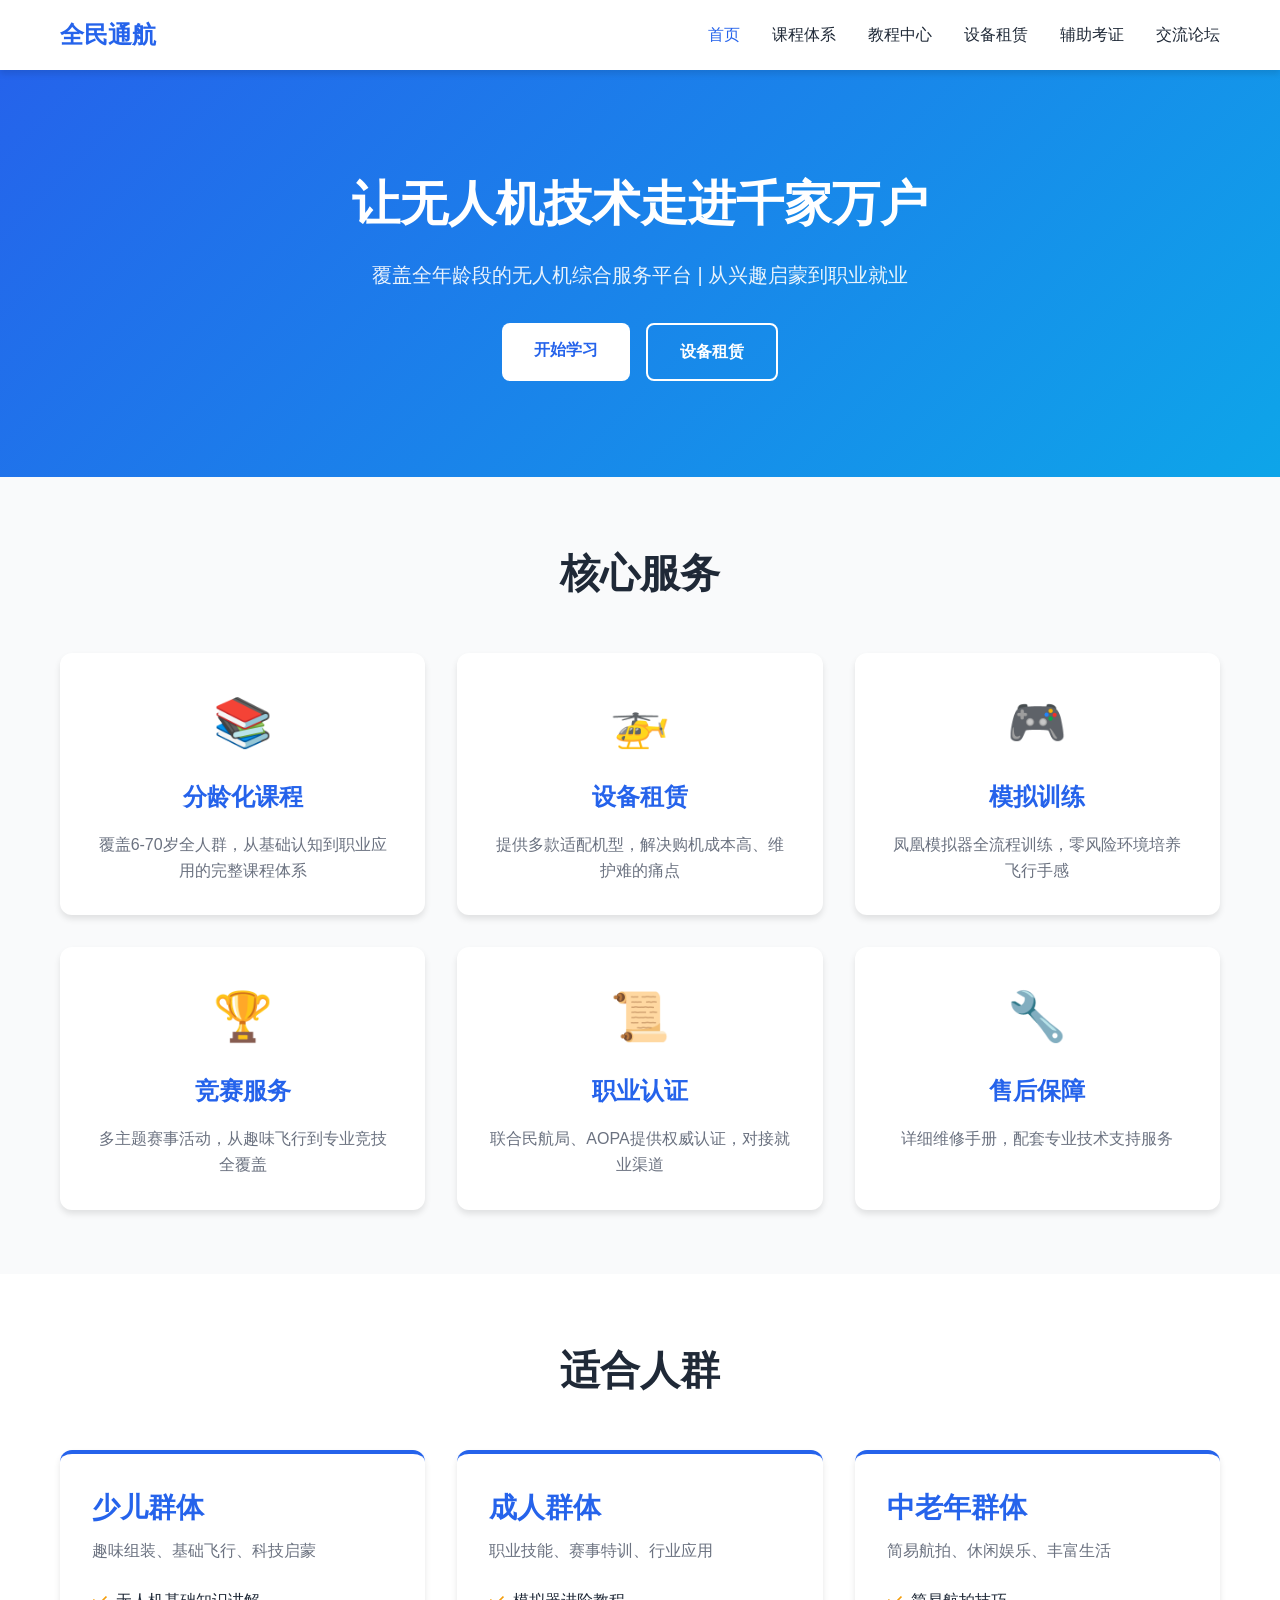
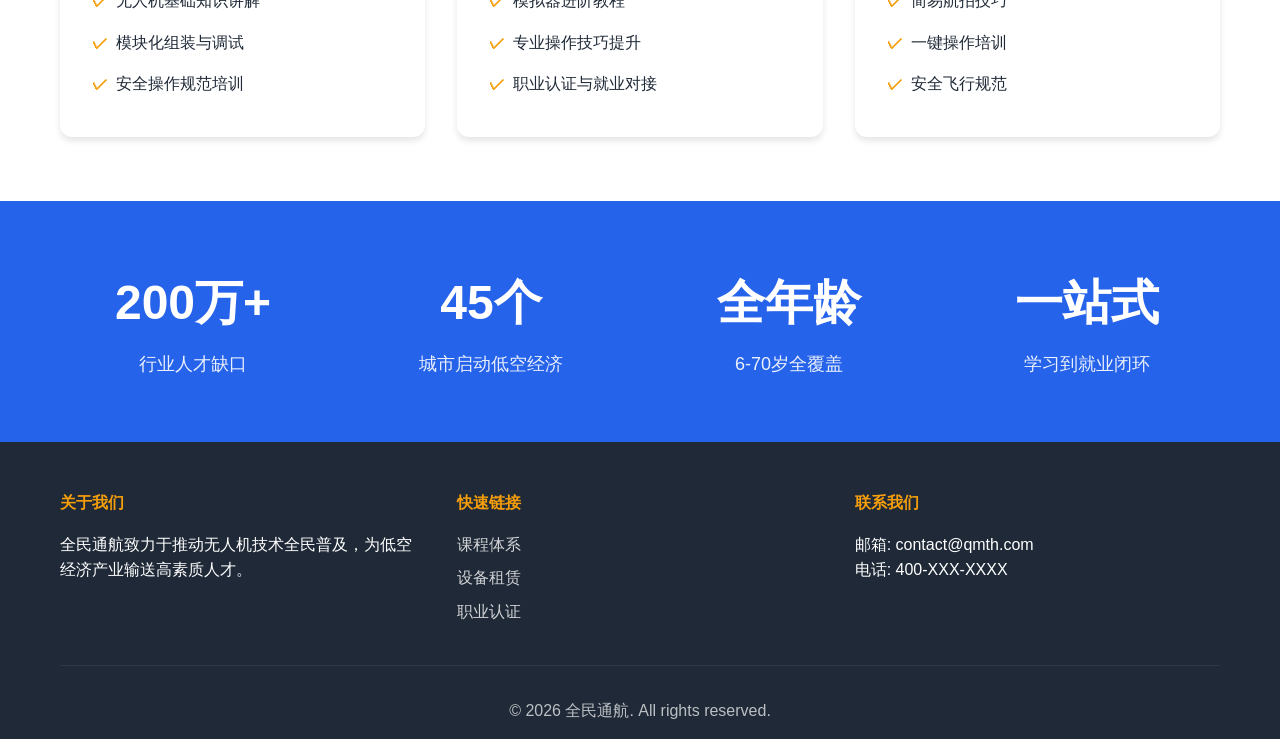
==== index.html @ 29d84673 "Add files via upload" ====
<!DOCTYPE html>
<html lang="zh-CN">
<head>
    <meta charset="UTF-8">
    <meta name="viewport" content="width=device-width, initial-scale=1.0">
    <title>全民通航 - 标准化无人机服务与低空人才培育平台</title>
    <link rel="stylesheet" href="styles.css">
</head>
<body>
    <nav class="navbar">
        <div class="container">
            <div class="logo">全民通航</div>
            <ul class="nav-menu">
                <li><a href="index.html" class="active">首页</a></li>
                <li><a href="courses.html">课程体系</a></li>
                <li><a href="tutorials.html">教程中心</a></li>
                <li><a href="rental.html">设备租赁</a></li>
                <li><a href="certification.html">辅助考证</a></li>
                <li><a href="forum.html">交流论坛</a></li>
            </ul>
        </div>
    </nav>

    <section class="hero">
        <div class="hero-content">
            <h1>让无人机技术走进千家万户</h1>
            <p>覆盖全年龄段的无人机综合服务平台 | 从兴趣启蒙到职业就业</p>
            <div class="hero-buttons">
                <a href="courses.html" class="btn btn-primary">开始学习</a>
                <a href="rental.html" class="btn btn-secondary">设备租赁</a>
            </div>
        </div>
    </section>

    <section class="features">
        <div class="container">
            <h2 class="section-title">核心服务</h2>
            <div class="feature-grid">
                <div class="feature-card">
                    <div class="feature-icon">📚</div>
                    <h3>分龄化课程</h3>
                    <p>覆盖6-70岁全人群，从基础认知到职业应用的完整课程体系</p>
                </div>
                <div class="feature-card">
                    <div class="feature-icon">🚁</div>
                    <h3>设备租赁</h3>
                    <p>提供多款适配机型，解决购机成本高、维护难的痛点</p>
                </div>
                <div class="feature-card">
                    <div class="feature-icon">🎮</div>
                    <h3>模拟训练</h3>
                    <p>凤凰模拟器全流程训练，零风险环境培养飞行手感</p>
                </div>
                <div class="feature-card">
                    <div class="feature-icon">🏆</div>
                    <h3>竞赛服务</h3>
                    <p>多主题赛事活动，从趣味飞行到专业竞技全覆盖</p>
                </div>
                <div class="feature-card">
                    <div class="feature-icon">📜</div>
                    <h3>职业认证</h3>
                    <p>联合民航局、AOPA提供权威认证，对接就业渠道</p>
                </div>
                <div class="feature-card">
                    <div class="feature-icon">🔧</div>
                    <h3>售后保障</h3>
                    <p>详细维修手册，配套专业技术支持服务</p>
                </div>
            </div>
        </div>
    </section>

    <section class="target-groups">
        <div class="container">
            <h2 class="section-title">适合人群</h2>
            <div class="groups-grid">
                <div class="group-card">
                    <h3>少儿群体</h3>
                    <p>趣味组装、基础飞行、科技启蒙</p>
                    <ul>
                        <li>无人机基础知识讲解</li>
                        <li>模块化组装与调试</li>
                        <li>安全操作规范培训</li>
                    </ul>
                </div>
                <div class="group-card">
                    <h3>成人群体</h3>
                    <p>职业技能、赛事特训、行业应用</p>
                    <ul>
                        <li>模拟器进阶教程</li>
                        <li>专业操作技巧提升</li>
                        <li>职业认证与就业对接</li>
                    </ul>
                </div>
                <div class="group-card">
                    <h3>中老年群体</h3>
                    <p>简易航拍、休闲娱乐、丰富生活</p>
                    <ul>
                        <li>简易航拍技巧</li>
                        <li>一键操作培训</li>
                        <li>安全飞行规范</li>
                    </ul>
                </div>
            </div>
        </div>
    </section>

    <section class="stats">
        <div class="container">
            <div class="stats-grid">
                <div class="stat-item">
                    <div class="stat-number">200万+</div>
                    <div class="stat-label">行业人才缺口</div>
                </div>
                <div class="stat-item">
                    <div class="stat-number">45个</div>
                    <div class="stat-label">城市启动低空经济</div>
                </div>
                <div class="stat-item">
                    <div class="stat-number">全年龄</div>
                    <div class="stat-label">6-70岁全覆盖</div>
                </div>
                <div class="stat-item">
                    <div class="stat-number">一站式</div>
                    <div class="stat-label">学习到就业闭环</div>
                </div>
            </div>
        </div>
    </section>

    <footer class="footer">
        <div class="container">
            <div class="footer-content">
                <div class="footer-section">
                    <h4>关于我们</h4>
                    <p>全民通航致力于推动无人机技术全民普及，为低空经济产业输送高素质人才。</p>
                </div>
                <div class="footer-section">
                    <h4>快速链接</h4>
                    <ul>
                        <li><a href="courses.html">课程体系</a></li>
                        <li><a href="rental.html">设备租赁</a></li>
                        <li><a href="certification.html">职业认证</a></li>
                    </ul>
                </div>
                <div class="footer-section">
                    <h4>联系我们</h4>
                    <p>邮箱: contact@qmth.com</p>
                    <p>电话: 400-XXX-XXXX</p>
                </div>
            </div>
            <div class="footer-bottom">
                <p>&copy; 2026 全民通航. All rights reserved.</p>
            </div>
        </div>
    </footer>
</body>
</html>
---- styles.css ----
* {
    margin: 0;
    padding: 0;
    box-sizing: border-box;
}

:root {
    --primary-color: #2563eb;
    --secondary-color: #0ea5e9;
    --accent-color: #f59e0b;
    --text-dark: #1f2937;
    --text-light: #6b7280;
    --bg-light: #f9fafb;
    --white: #ffffff;
    --shadow: 0 4px 6px rgba(0, 0, 0, 0.1);
    --shadow-lg: 0 10px 25px rgba(0, 0, 0, 0.15);
}

body {
    font-family: -apple-system, BlinkMacSystemFont, 'Segoe UI', 'PingFang SC', 'Hiragino Sans GB', 'Microsoft YaHei', sans-serif;
    line-height: 1.6;
    color: var(--text-dark);
}

.container {
    max-width: 1200px;
    margin: 0 auto;
    padding: 0 20px;
}

/* Navigation */
.navbar {
    background: var(--white);
    box-shadow: var(--shadow);
    position: sticky;
    top: 0;
    z-index: 1000;
}

.navbar .container {
    display: flex;
    justify-content: space-between;
    align-items: center;
    padding: 1rem 20px;
}

.logo {
    font-size: 1.5rem;
    font-weight: bold;
    color: var(--primary-color);
}

.nav-menu {
    display: flex;
    list-style: none;
    gap: 2rem;
}

.nav-menu a {
    text-decoration: none;
    color: var(--text-dark);
    font-weight: 500;
    transition: color 0.3s;
}

.nav-menu a:hover,
.nav-menu a.active {
    color: var(--primary-color);
}

/* Hero Section */
.hero {
    background: linear-gradient(135deg, var(--primary-color) 0%, var(--secondary-color) 100%);
    color: var(--white);
    padding: 6rem 0;
    text-align: center;
}

.hero-content h1 {
    font-size: 3rem;
    margin-bottom: 1rem;
}

.hero-content p {
    font-size: 1.25rem;
    margin-bottom: 2rem;
    opacity: 0.9;
}

.hero-buttons {
    display: flex;
    gap: 1rem;
    justify-content: center;
}

.btn {
    padding: 0.875rem 2rem;
    border-radius: 8px;
    text-decoration: none;
    font-weight: 600;
    transition: all 0.3s;
    display: inline-block;
}

.btn-primary {
    background: var(--white);
    color: var(--primary-color);
}

.btn-primary:hover {
    transform: translateY(-2px);
    box-shadow: var(--shadow-lg);
}

.btn-secondary {
    background: transparent;
    color: var(--white);
    border: 2px solid var(--white);
}

.btn-secondary:hover {
    background: var(--white);
    color: var(--primary-color);
}

/* Section Styles */
section {
    padding: 4rem 0;
}

.section-title {
    text-align: center;
    font-size: 2.5rem;
    margin-bottom: 3rem;
    color: var(--text-dark);
}

/* Features */
.features {
    background: var(--bg-light);
}

.feature-grid {
    display: grid;
    grid-template-columns: repeat(auto-fit, minmax(300px, 1fr));
    gap: 2rem;
}

.feature-card {
    background: var(--white);
    padding: 2rem;
    border-radius: 12px;
    box-shadow: var(--shadow);
    text-align: center;
    transition: transform 0.3s;
}

.feature-card:hover {
    transform: translateY(-5px);
    box-shadow: var(--shadow-lg);
}

.feature-icon {
    font-size: 3rem;
    margin-bottom: 1rem;
}

.feature-card h3 {
    font-size: 1.5rem;
    margin-bottom: 1rem;
    color: var(--primary-color);
}

.feature-card p {
    color: var(--text-light);
}

/* Target Groups */
.groups-grid {
    display: grid;
    grid-template-columns: repeat(auto-fit, minmax(300px, 1fr));
    gap: 2rem;
}

.group-card {
    background: var(--white);
    padding: 2rem;
    border-radius: 12px;
    box-shadow: var(--shadow);
    border-top: 4px solid var(--primary-color);
}

.group-card h3 {
    font-size: 1.75rem;
    margin-bottom: 0.5rem;
    color: var(--primary-color);
}

.group-card p {
    color: var(--text-light);
    margin-bottom: 1rem;
}

.group-card ul {
    list-style: none;
    padding-left: 0;
}

.group-card ul li {
    padding: 0.5rem 0;
    color: var(--text-dark);
    position: relative;
    padding-left: 1.5rem;
}

.group-card ul li:before {
    content: "✓";
    position: absolute;
    left: 0;
    color: var(--accent-color);
    font-weight: bold;
}

/* Stats */
.stats {
    background: var(--primary-color);
    color: var(--white);
}

.stats-grid {
    display: grid;
    grid-template-columns: repeat(auto-fit, minmax(200px, 1fr));
    gap: 2rem;
    text-align: center;
}

.stat-number {
    font-size: 3rem;
    font-weight: bold;
    margin-bottom: 0.5rem;
}

.stat-label {
    font-size: 1.125rem;
    opacity: 0.9;
}

/* Footer */
.footer {
    background: var(--text-dark);
    color: var(--white);
    padding: 3rem 0 1rem;
}

.footer-content {
    display: grid;
    grid-template-columns: repeat(auto-fit, minmax(250px, 1fr));
    gap: 2rem;
    margin-bottom: 2rem;
}

.footer-section h4 {
    margin-bottom: 1rem;
    color: var(--accent-color);
}

.footer-section ul {
    list-style: none;
}

.footer-section ul li {
    margin-bottom: 0.5rem;
}

.footer-section a {
    color: var(--white);
    text-decoration: none;
    opacity: 0.8;
    transition: opacity 0.3s;
}

.footer-section a:hover {
    opacity: 1;
}

.footer-bottom {
    text-align: center;
    padding-top: 2rem;
    border-top: 1px solid rgba(255, 255, 255, 0.1);
    opacity: 0.7;
}

/* Responsive */
@media (max-width: 768px) {
    .nav-menu {
        gap: 1rem;
        font-size: 0.9rem;
    }
    
    .hero-content h1 {
        font-size: 2rem;
    }
    
    .hero-content p {
        font-size: 1rem;
    }
    
    .section-title {
        font-size: 2rem;
    }
}
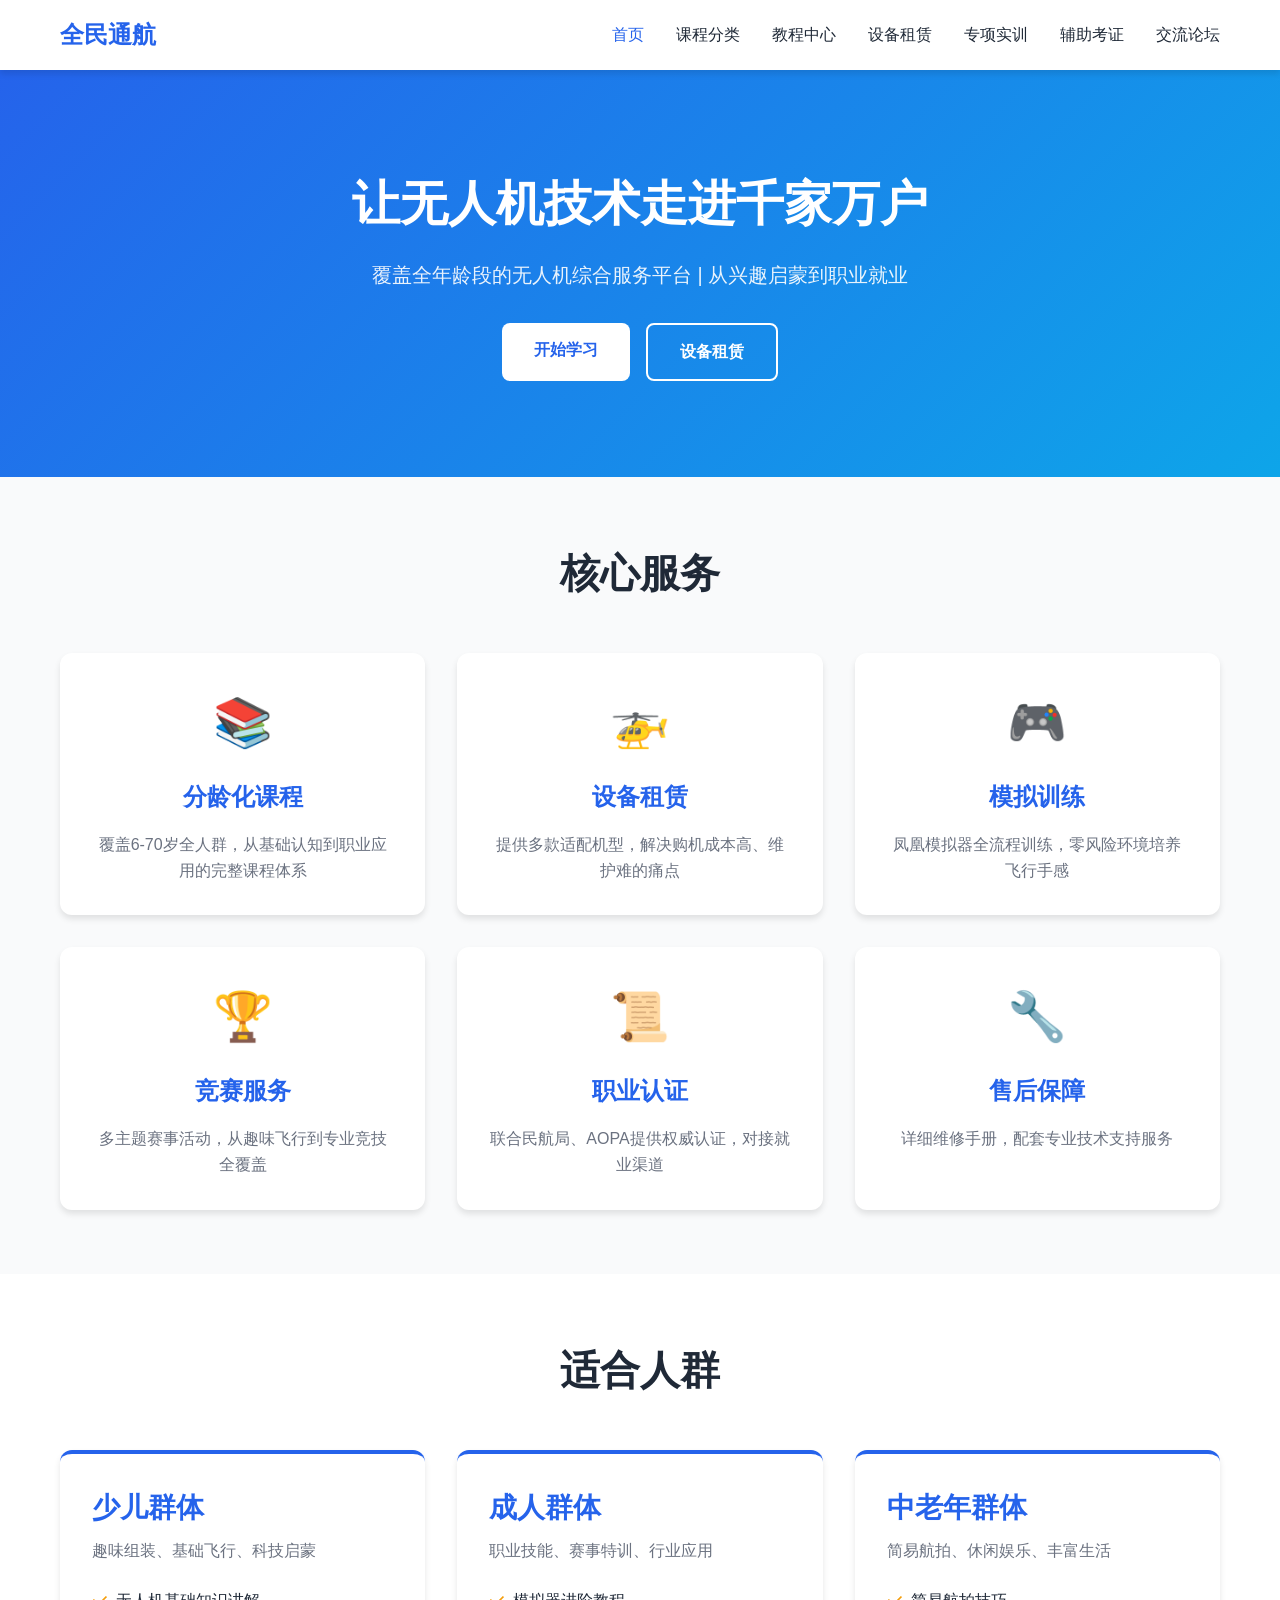
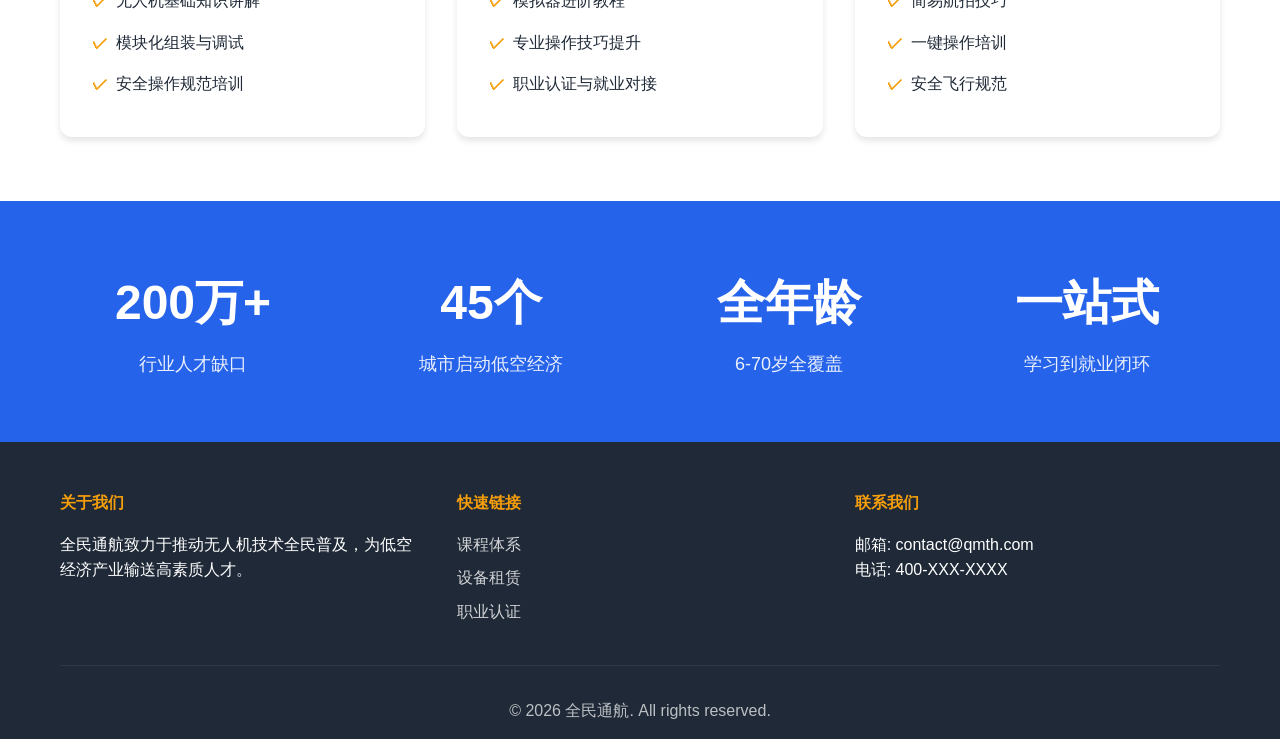
==== commit 5e2a7bd8: "Add files via upload" ====
--- a/index.html
+++ b/index.html
@@ -12,9 +12,10 @@
             <div class="logo">全民通航</div>
             <ul class="nav-menu">
                 <li><a href="index.html" class="active">首页</a></li>
-                <li><a href="courses.html">课程体系</a></li>
+                <li><a href="courses.html">课程分类</a></li>
                 <li><a href="tutorials.html">教程中心</a></li>
                 <li><a href="rental.html">设备租赁</a></li>
+                <li><a href="training.html">专项实训</a></li>
                 <li><a href="certification.html">辅助考证</a></li>
                 <li><a href="forum.html">交流论坛</a></li>
             </ul>
--- a/styles.css
+++ b/styles.css
@@ -245,6 +245,38 @@
     opacity: 0.9;
 }
 
+/* CTA Section */
+.cta-section {
+    background: linear-gradient(135deg, var(--primary-color) 0%, var(--secondary-color) 100%);
+    color: var(--white);
+    text-align: center;
+    padding: 5rem 0;
+}
+
+.cta-section h2 {
+    font-size: 2.5rem;
+    margin-bottom: 1rem;
+    color: var(--white);
+}
+
+.cta-section p {
+    font-size: 1.25rem;
+    margin-bottom: 2rem;
+    opacity: 0.95;
+}
+
+.cta-buttons {
+    display: flex;
+    gap: 1.5rem;
+    justify-content: center;
+    flex-wrap: wrap;
+}
+
+.cta-section .btn {
+    padding: 1rem 2.5rem;
+    font-size: 1.125rem;
+}
+
 /* Footer */
 .footer {
     background: var(--text-dark);
@@ -308,4 +340,22 @@
     .section-title {
         font-size: 2rem;
     }
-}
+    
+    .cta-section h2 {
+        font-size: 1.75rem;
+    }
+    
+    .cta-section p {
+        font-size: 1rem;
+    }
+    
+    .cta-buttons {
+        flex-direction: column;
+        align-items: center;
+    }
+    
+    .cta-section .btn {
+        width: 100%;
+        max-width: 300px;
+    }
+}
